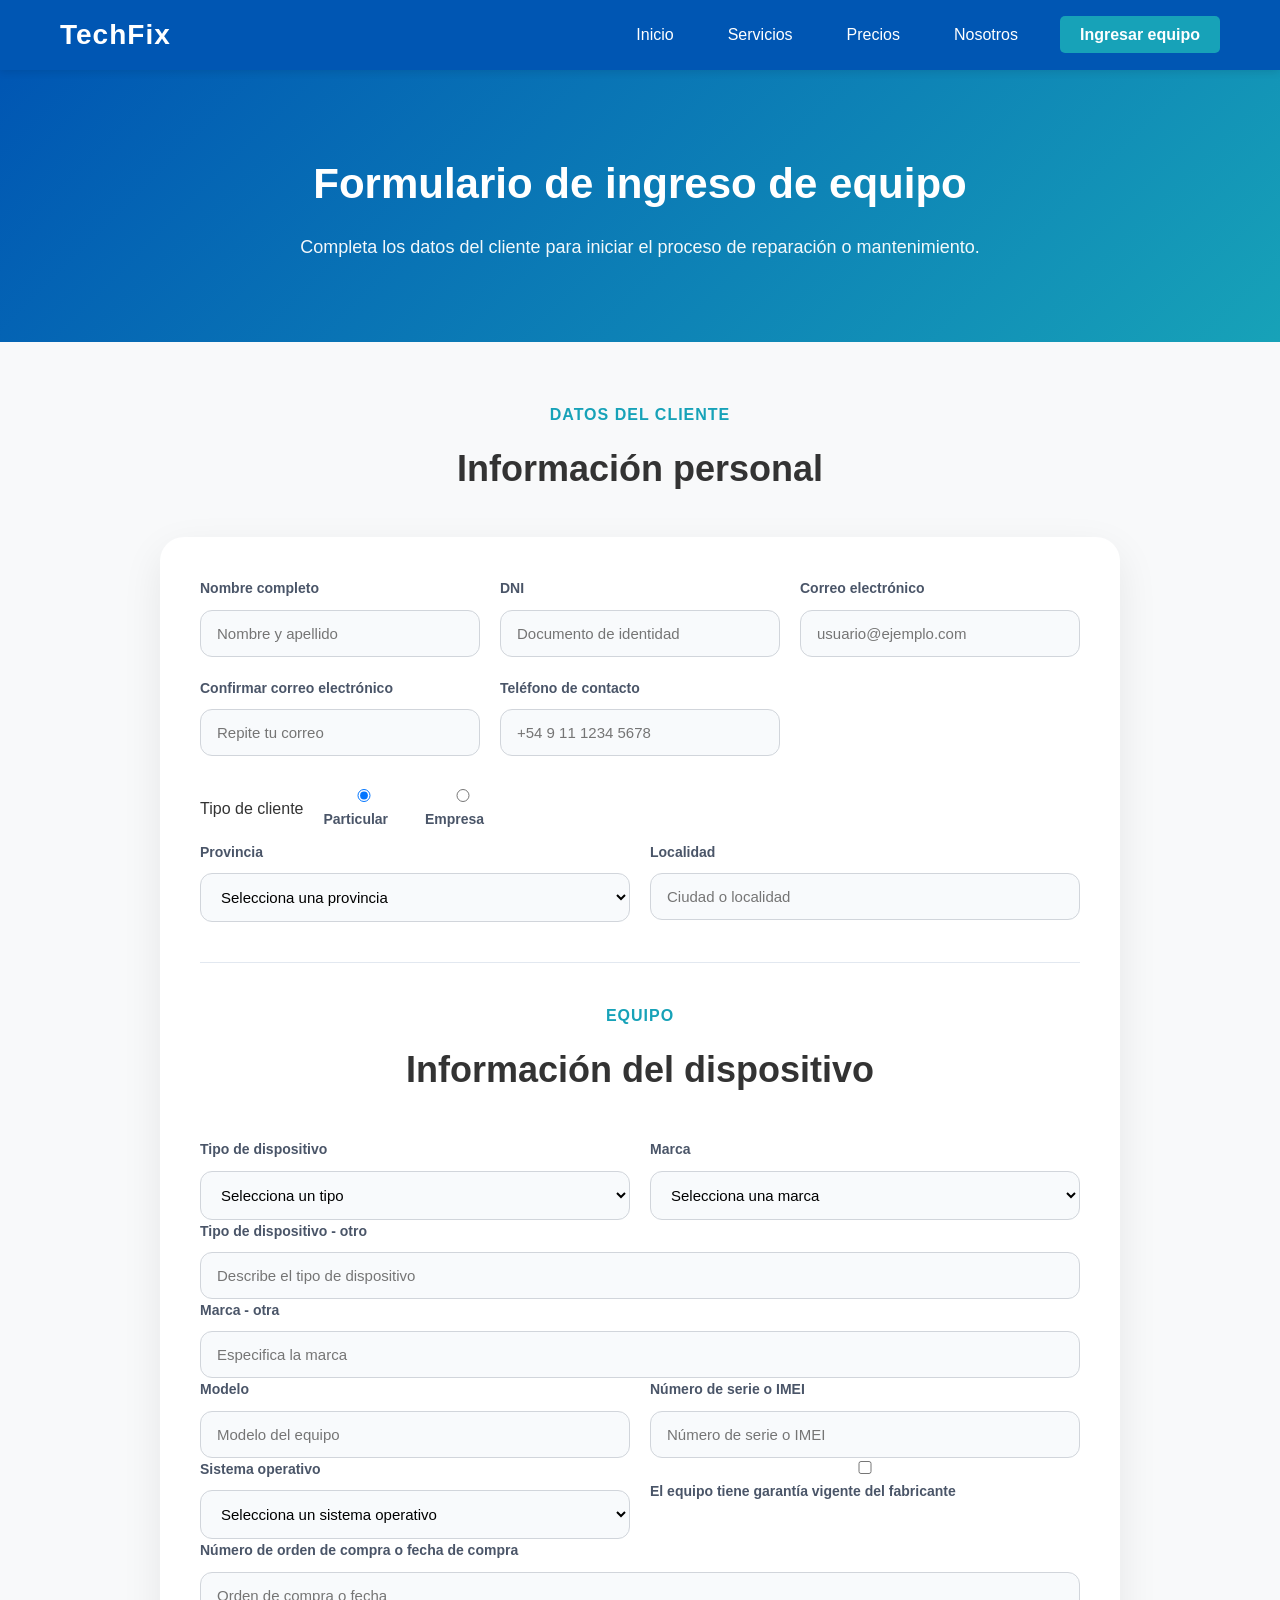
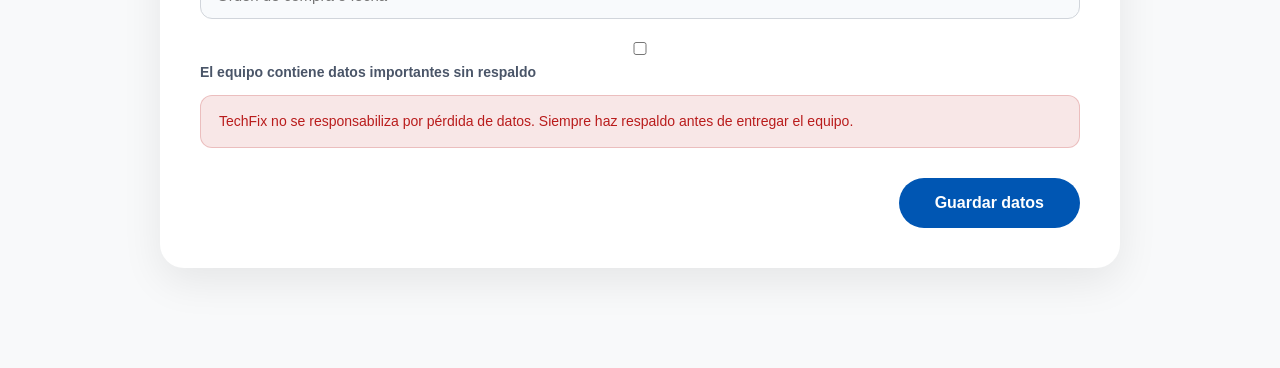
==== ingreso.html @ 9daf570f "Etapa 2: Pagina de ingreso con secciones de datos del cliente y datos del equipo" ====
<!DOCTYPE html>
<html lang="es">
<head>
    <meta charset="UTF-8">
    <meta name="viewport" content="width=device-width, initial-scale=1.0">
    <title>Ingreso de equipo - TechFix</title>
    <link rel="stylesheet" href="style.css">
</head>
<body>
    <nav class="navbar">
        <div class="navbar-container">
            <div class="navbar-brand">
                <h1>TechFix</h1>
            </div>
            <ul class="nav-links">
                <li><a href="index.html" class="nav-link">Inicio</a></li>
                <li><a href="index.html#servicios" class="nav-link">Servicios</a></li>
                <li><a href="index.html#precios" class="nav-link">Precios</a></li>
                <li><a href="index.html#nosotros" class="nav-link">Nosotros</a></li>
                <li><a href="ingreso.html" class="nav-link ingresar-btn">Ingresar equipo</a></li>
            </ul>
        </div>
    </nav>

    <main class="form-page">
        <section class="form-hero">
            <div class="form-hero-content">
                <h1>Formulario de ingreso de equipo</h1>
                <p>Completa los datos del cliente para iniciar el proceso de reparación o mantenimiento.</p>
            </div>
        </section>

        <section class="form-section">
            <div class="section-header">
                <p class="section-subtitle">Datos del cliente</p>
                <h2>Información personal</h2>
            </div>
            <form class="client-form" id="clientForm">
                <div class="form-grid">
                    <label>
                        <span>Nombre completo</span>
                        <input type="text" name="nombre" placeholder="Nombre y apellido" required>
                    </label>
                    <label>
                        <span>DNI</span>
                        <input type="text" name="dni" placeholder="Documento de identidad" required>
                    </label>
                    <label>
                        <span>Correo electrónico</span>
                        <input type="email" name="email" placeholder="usuario@ejemplo.com" required>
                    </label>
                    <label>
                        <span>Confirmar correo electrónico</span>
                        <input type="email" name="confirmEmail" placeholder="Repite tu correo" required>
                    </label>
                    <label>
                        <span>Teléfono de contacto</span>
                        <input type="tel" name="telefono" placeholder="+54 9 11 1234 5678" required>
                    </label>
                </div>

                <div class="form-group radio-group">
                    <p>Tipo de cliente</p>
                    <label class="radio-label">
                        <input type="radio" name="tipoCliente" value="particular" checked>
                        Particular
                    </label>
                    <label class="radio-label">
                        <input type="radio" name="tipoCliente" value="empresa">
                        Empresa
                    </label>
                </div>

                <div class="company-fields" id="companyFields" hidden>
                    <div class="form-grid">
                        <label>
                            <span>Nombre de la empresa</span>
                            <input type="text" name="empresa" placeholder="Razón social">
                        </label>
                        <label>
                            <span>CUIT</span>
                            <input type="text" name="cuit" placeholder="XX-XXXXXXXX-X">
                        </label>
                    </div>
                </div>

                <div class="form-grid">
                    <label>
                        <span>Provincia</span>
                        <select name="provincia" required>
                            <option value="">Selecciona una provincia</option>
                            <option>Buenos Aires</option>
                            <option>Catamarca</option>
                            <option>Chaco</option>
                            <option>Córdoba</option>
                            <option>Corrientes</option>
                            <option>Entre Ríos</option>
                            <option>Formosa</option>
                            <option>Jujuy</option>
                            <option>La Pampa</option>
                            <option>Mendoza</option>
                        </select>
                    </label>
                    <label>
                        <span>Localidad</span>
                        <input type="text" name="localidad" placeholder="Ciudad o localidad" required>
                    </label>
                </div>

                <div class="section-divider"></div>

                <div class="section-header">
                    <p class="section-subtitle">Equipo</p>
                    <h2>Información del dispositivo</h2>
                </div>

                <div class="form-grid">
                    <label>
                        <span>Tipo de dispositivo</span>
                        <select name="tipoDispositivo" id="tipoDispositivo" required>
                            <option value="">Selecciona un tipo</option>
                            <option>Notebook</option>
                            <option>Computador de escritorio</option>
                            <option>Impresora</option>
                            <option>Tablet</option>
                            <option>Teléfono móvil</option>
                            <option>Otro</option>
                        </select>
                    </label>
                    <label>
                        <span>Marca</span>
                        <select name="marca" id="marcaEquipo" required>
                            <option value="">Selecciona una marca</option>
                            <option>HP</option>
                            <option>Dell</option>
                            <option>Lenovo</option>
                            <option>Apple</option>
                            <option>Asus</option>
                            <option>Samsung</option>
                            <option>Otra</option>
                        </select>
                    </label>
                </div>

                <div class="form-grid" id="otherDeviceField" hidden>
                    <label>
                        <span>Tipo de dispositivo - otro</span>
                        <input type="text" name="dispositivoOtro" placeholder="Describe el tipo de dispositivo">
                    </label>
                </div>

                <div class="form-grid" id="otherBrandField" hidden>
                    <label>
                        <span>Marca - otra</span>
                        <input type="text" name="marcaOtra" placeholder="Especifica la marca">
                    </label>
                </div>

                <div class="form-grid">
                    <label>
                        <span>Modelo</span>
                        <input type="text" name="modelo" placeholder="Modelo del equipo" required>
                    </label>
                    <label>
                        <span>Número de serie o IMEI</span>
                        <input type="text" name="serie" placeholder="Número de serie o IMEI" required>
                    </label>
                </div>

                <div class="form-grid">
                    <label>
                        <span>Sistema operativo</span>
                        <select name="sistemaOperativo" required>
                            <option value="">Selecciona un sistema operativo</option>
                            <option>Windows 10</option>
                            <option>Windows 11</option>
                            <option>macOS</option>
                            <option>Linux</option>
                            <option>Android</option>
                            <option>iOS</option>
                            <option>No aplica / No sabe</option>
                        </select>
                    </label>
                    <label class="checkbox-label">
                        <input type="checkbox" name="garantia" id="garantiaCheckbox">
                        El equipo tiene garantía vigente del fabricante
                    </label>
                </div>

                <div class="form-grid" id="warrantyFields" hidden>
                    <label>
                        <span>Número de orden de compra o fecha de compra</span>
                        <input type="text" name="ordenCompra" placeholder="Orden de compra o fecha">
                    </label>
                </div>

                <div class="form-group checkbox-group">
                    <label class="checkbox-label">
                        <input type="checkbox" name="datosImportantes" id="datosImportantesCheckbox">
                        El equipo contiene datos importantes sin respaldo
                    </label>
                    <p class="warning-text">TechFix no se responsabiliza por pérdida de datos. Siempre haz respaldo antes de entregar el equipo.</p>
                </div>

                <div class="form-actions">
                    <button type="submit" class="btn-primary">Guardar datos</button>
                </div>
            </form>
        </section>
    </main>

    <script>
        const tipoClienteRadios = document.querySelectorAll('input[name="tipoCliente"]');
        const companyFields = document.getElementById('companyFields');
        const tipoDispositivo = document.getElementById('tipoDispositivo');
        const marcaEquipo = document.getElementById('marcaEquipo');
        const otherDeviceField = document.getElementById('otherDeviceField');
        const otherBrandField = document.getElementById('otherBrandField');
        const garantiaCheckbox = document.getElementById('garantiaCheckbox');
        const warrantyFields = document.getElementById('warrantyFields');

        tipoClienteRadios.forEach(radio => {
            radio.addEventListener('change', () => {
                if (radio.value === 'empresa' && radio.checked) {
                    companyFields.hidden = false;
                    companyFields.querySelectorAll('input').forEach(input => input.required = true);
                } else if (radio.value === 'particular' && radio.checked) {
                    companyFields.hidden = true;
                    companyFields.querySelectorAll('input').forEach(input => input.required = false);
                }
            });
        });

        tipoDispositivo.addEventListener('change', () => {
            if (tipoDispositivo.value === 'Otro') {
                otherDeviceField.hidden = false;
                otherDeviceField.querySelector('input').required = true;
            } else {
                otherDeviceField.hidden = true;
                otherDeviceField.querySelector('input').required = false;
            }
        });

        marcaEquipo.addEventListener('change', () => {
            if (marcaEquipo.value === 'Otra') {
                otherBrandField.hidden = false;
                otherBrandField.querySelector('input').required = true;
            } else {
                otherBrandField.hidden = true;
                otherBrandField.querySelector('input').required = false;
            }
        });

        garantiaCheckbox.addEventListener('change', () => {
            warrantyFields.hidden = !garantiaCheckbox.checked;
            warrantyFields.querySelector('input').required = garantiaCheckbox.checked;
        });
    </script>
</body>
</html>
---- style.css ----
/* Variables CSS */
:root {
    --primary-color: #0056b3;
    --secondary-color: #17a2b8;
    --text-color: #333;
    --light-bg: #f8f9fa;
    --white: #fff;
    --shadow: 0 2px 8px rgba(0, 0, 0, 0.1);
}

/* Reset y estilos generales */
* {
    margin: 0;
    padding: 0;
    box-sizing: border-box;
}

body {
    font-family: 'Segoe UI', Tahoma, Geneva, Verdana, sans-serif;
    color: var(--text-color);
    line-height: 1.6;
    background-color: var(--light-bg);
}

/* Navbar */
.navbar {
    background-color: var(--primary-color);
    box-shadow: var(--shadow);
    position: sticky;
    top: 0;
    z-index: 1000;
}

.navbar-container {
    max-width: 1200px;
    margin: 0 auto;
    display: flex;
    justify-content: space-between;
    align-items: center;
    padding: 0 20px;
    height: 70px;
}

.navbar-brand h1 {
    color: var(--white);
    font-size: 28px;
    font-weight: bold;
    letter-spacing: 1px;
}

.nav-links {
    display: flex;
    list-style: none;
    gap: 30px;
    align-items: center;
}

.nav-link {
    color: var(--white);
    text-decoration: none;
    font-size: 16px;
    font-weight: 500;
    transition: all 0.3s ease;
    padding: 8px 12px;
    border-radius: 4px;
}

.nav-link:hover {
    background-color: rgba(255, 255, 255, 0.1);
    color: var(--secondary-color);
}

.ingresar-btn {
    background-color: var(--secondary-color);
    padding: 10px 20px;
    border-radius: 5px;
    font-weight: 600;
}

.ingresar-btn:hover {
    background-color: #138496;
    transform: translateY(-2px);
    box-shadow: 0 4px 12px rgba(23, 162, 184, 0.3);
}

/* Hero Section */
.hero {
    background: linear-gradient(135deg, var(--primary-color), var(--secondary-color));
    color: var(--white);
    padding: 60px 20px;
    min-height: 500px;
    display: flex;
    align-items: center;
    justify-content: center;
}

.hero-container {
    max-width: 1200px;
    width: 100%;
    display: flex;
    align-items: center;
    gap: 50px;
}

.hero-content {
    flex: 1;
    animation: slideInLeft 0.8s ease;
}

.hero-content h1 {
    font-size: 64px;
    margin-bottom: 15px;
    font-weight: bold;
    text-shadow: 2px 2px 4px rgba(0, 0, 0, 0.2);
}

.slogan {
    font-size: 22px;
    margin-bottom: 30px;
    line-height: 1.4;
    opacity: 0.95;
}

.btn-hero {
    display: inline-block;
    background-color: var(--white);
    color: var(--primary-color);
    padding: 15px 40px;
    border-radius: 50px;
    text-decoration: none;
    font-weight: 600;
    font-size: 18px;
    transition: all 0.3s ease;
    box-shadow: 0 4px 15px rgba(0, 0, 0, 0.2);
}

.btn-hero:hover {
    background-color: var(--secondary-color);
    color: var(--white);
    transform: translateY(-3px);
    box-shadow: 0 8px 25px rgba(0, 0, 0, 0.3);
}

.hero-image {
    flex: 1;
    animation: slideInRight 0.8s ease;
}

.hero-image img {
    width: 100%;
    height: auto;
    max-width: 500px;
    border-radius: 15px;
    box-shadow: 0 10px 30px rgba(0, 0, 0, 0.2);
}

/* Animaciones */
@keyframes slideInLeft {
    from {
        opacity: 0;
        transform: translateX(-50px);
    }
    to {
        opacity: 1;
        transform: translateX(0);
    }
}

@keyframes slideInRight {
    from {
        opacity: 0;
        transform: translateX(50px);
    }
    to {
        opacity: 1;
        transform: translateX(0);
    }
}

/* Trust Indicators */
.trust-indicators {
    background-color: var(--white);
    padding: 80px 20px;
}

.indicators-container {
    max-width: 1200px;
    margin: 0 auto;
    display: grid;
    grid-template-columns: repeat(auto-fit, minmax(280px, 1fr));
    gap: 40px;
}

.indicator {
    text-align: center;
    padding: 30px;
    border-radius: 10px;
    background-color: var(--light-bg);
    transition: all 0.3s ease;
    box-shadow: 0 2px 10px rgba(0, 0, 0, 0.05);
}

/* Servicios */
.services-section {
    background-color: var(--white);
    padding: 80px 20px;
}

.section-header {
    max-width: 1200px;
    margin: 0 auto 40px;
    text-align: center;
}

.section-subtitle {
    color: var(--secondary-color);
    font-weight: 700;
    letter-spacing: 1px;
    margin-bottom: 12px;
    text-transform: uppercase;
}

.section-header h2 {
    font-size: 36px;
    color: var(--text-color);
}

.services-grid {
    max-width: 1200px;
    margin: 0 auto;
    display: grid;
    grid-template-columns: repeat(auto-fit, minmax(280px, 1fr));
    gap: 30px;
}

.service-card {
    background-color: var(--light-bg);
    padding: 30px;
    border-radius: 20px;
    box-shadow: 0 10px 30px rgba(0, 0, 0, 0.08);
    transition: transform 0.3s ease, box-shadow 0.3s ease, background-color 0.3s ease;
}

.service-card:hover {
    transform: translateY(-10px);
    box-shadow: 0 20px 40px rgba(0, 0, 0, 0.12);
    background-color: var(--white);
}

.service-icon {
    width: 70px;
    height: 70px;
    display: flex;
    align-items: center;
    justify-content: center;
    margin-bottom: 20px;
    border-radius: 18px;
    font-size: 32px;
    background-color: rgba(0, 86, 179, 0.1);
}

.service-card h3 {
    font-size: 22px;
    margin-bottom: 10px;
    color: var(--primary-color);
}

.service-time {
    color: var(--secondary-color);
    font-size: 15px;
    font-weight: 600;
    margin-bottom: 15px;
}

.service-card p {
    color: #555;
    font-size: 16px;
    line-height: 1.7;
}

/* Marcas Atendidas */
.brands-section {
    background-color: #f4f8fb;
    padding: 80px 20px;
}

.brands-grid {
    max-width: 1200px;
    margin: 0 auto;
    display: grid;
    grid-template-columns: repeat(auto-fit, minmax(180px, 1fr));
    gap: 20px;
    align-items: center;
}

.brand-item {
    background-color: var(--white);
    padding: 24px 18px;
    border-radius: 18px;
    text-align: center;
    font-size: 18px;
    font-weight: 700;
    color: var(--primary-color);
    border: 1px solid rgba(0, 86, 179, 0.12);
    box-shadow: 0 8px 20px rgba(0, 0, 0, 0.04);
}

/* Precios */
.pricing-section {
    background-color: var(--white);
    padding: 80px 20px;
}

.pricing-table-wrapper {
    overflow-x: auto;
}

.pricing-table {
    width: 100%;
    border-collapse: collapse;
    margin: 0 auto;
    min-width: 720px;
    box-shadow: 0 16px 40px rgba(0, 0, 0, 0.06);
}

.pricing-table th,
.pricing-table td {
    padding: 18px 24px;
    text-align: left;
}

.pricing-table thead th {
    background-color: var(--primary-color);
    color: var(--white);
    font-weight: 600;
}

.pricing-table tbody tr {
    border-bottom: 1px solid #e6ecf2;
    background-color: var(--white);
}

.pricing-table tbody tr:nth-child(even) {
    background-color: #f7fbff;
}

.pricing-table td {
    color: #4a5568;
}

.pricing-table tbody tr:hover {
    background-color: rgba(23, 162, 184, 0.12);
}

/* Testimonios */
.testimonials-section {
    background-color: #f4f8fb;
    padding: 80px 20px 100px;
}

.testimonials-grid {
    max-width: 1200px;
    margin: 0 auto;
    display: grid;
    grid-template-columns: repeat(auto-fit, minmax(300px, 1fr));
    gap: 30px;
}

.testimonial-card {
    background-color: var(--white);
    padding: 32px;
    border-radius: 24px;
    box-shadow: 0 12px 30px rgba(0, 0, 0, 0.08);
    transition: transform 0.3s ease, box-shadow 0.3s ease;
}

.testimonial-card:hover {
    transform: translateY(-8px);
    box-shadow: 0 20px 40px rgba(0, 0, 0, 0.12);
}

.testimonial-text {
    font-size: 16px;
    color: #4a5568;
    line-height: 1.8;
    margin-bottom: 24px;
}

.testimonial-footer {
    display: flex;
    justify-content: space-between;
    align-items: center;
    gap: 16px;
}

.testimonial-footer h3 {
    font-size: 18px;
    margin-bottom: 4px;
    color: var(--primary-color);
}

.testimonial-footer span {
    display: block;
    color: #6b7280;
    font-size: 14px;
}

.testimonial-rating {
    font-size: 18px;
    color: #f6b93b;
}
.indicator:hover {
    transform: translateY(-10px);
    box-shadow: 0 10px 30px rgba(0, 56, 179, 0.15);
    background-color: var(--white);
}

.indicator-icon {
    font-size: 50px;
    margin-bottom: 15px;
    display: block;
    animation: bounce 2s infinite;
}

.indicator:nth-child(2) .indicator-icon {
    animation-delay: 0.2s;
}

.indicator:nth-child(3) .indicator-icon {
    animation-delay: 0.4s;
}

@keyframes bounce {
    0%, 100% {
        transform: translateY(0);
    }
    50% {
        transform: translateY(-10px);
    }
}

.indicator h3 {
    font-size: 22px;
    margin-bottom: 10px;
    color: var(--primary-color);
}

.indicator p {
    color: #666;
    font-size: 16px;
    line-height: 1.5;
}

/* Responsive */
@media (max-width: 768px) {
    .navbar-container {
        flex-direction: column;
        height: auto;
        padding: 15px 20px;
    }

    .nav-links {
        flex-direction: column;
        gap: 15px;
        margin-top: 15px;
        width: 100%;
    }

    .nav-link {
        display: block;
        text-align: center;
        padding: 10px;
    }

    .hero-container {
        flex-direction: column;
        gap: 30px;
    }

    .hero-content h1 {
        font-size: 42px;
    }

    .slogan {
        font-size: 18px;
    }

    .btn-hero {
        font-size: 16px;
        padding: 12px 30px;
    }

    .indicators-container {
        grid-template-columns: 1fr;
        gap: 20px;
    }
}

@media (max-width: 480px) {
    .navbar-brand h1 {
        font-size: 24px;
    }

    .nav-link {
        font-size: 14px;
    }

    .hero {
        padding: 40px 20px;
        min-height: auto;
    }

    .hero-content h1 {
        font-size: 32px;
    }

    .slogan {
        font-size: 16px;
        margin-bottom: 20px;
    }

    .btn-hero {
        font-size: 14px;
        padding: 10px 25px;
    }

    .indicator h3 {
        font-size: 18px;
    }

    .indicator p {
        font-size: 14px;
    }

    .indicator-icon {
        font-size: 40px;
    }
}

/* Formulario de ingreso */
.form-page {
    background-color: var(--light-bg);
    min-height: calc(100vh - 70px);
}

.form-hero {
    background: linear-gradient(135deg, var(--primary-color), var(--secondary-color));
    color: var(--white);
    padding: 80px 20px;
    text-align: center;
}

.form-hero-content {
    max-width: 900px;
    margin: 0 auto;
}

.form-hero-content h1 {
    font-size: 42px;
    margin-bottom: 16px;
}

.form-hero-content p {
    font-size: 18px;
    opacity: 0.95;
}

.form-section {
    max-width: 1000px;
    margin: 0 auto;
    padding: 60px 20px 100px;
}

.client-form {
    background-color: var(--white);
    padding: 40px;
    border-radius: 24px;
    box-shadow: 0 14px 40px rgba(0, 0, 0, 0.08);
}

.form-grid {
    display: grid;
    grid-template-columns: repeat(auto-fit, minmax(260px, 1fr));
    gap: 20px;
}

.client-form label {
    display: block;
    color: #4a5568;
    font-size: 14px;
}

.client-form label span {
    display: block;
    margin-bottom: 10px;
    font-weight: 600;
}

.client-form input,
.client-form select {
    width: 100%;
    padding: 14px 16px;
    border: 1px solid #d1d5db;
    border-radius: 12px;
    background-color: #f8fafc;
    font-size: 15px;
    transition: border-color 0.3s ease, box-shadow 0.3s ease;
}

.client-form input:focus,
.client-form select:focus {
    outline: none;
    border-color: var(--primary-color);
    box-shadow: 0 0 0 4px rgba(0, 86, 179, 0.12);
}

.form-group.radio-group {
    display: flex;
    align-items: center;
    gap: 20px;
    margin: 30px 0 10px;
    flex-wrap: wrap;
}

.radio-label {
    display: flex;
    align-items: center;
    gap: 10px;
    color: #4a5568;
    font-weight: 600;
}

.company-fields {
    margin-top: 20px;
}

.form-group.checkbox-group {
    margin-top: 20px;
    display: flex;
    flex-direction: column;
    gap: 12px;
}

.checkbox-label {
    display: flex;
    align-items: center;
    gap: 12px;
    font-weight: 600;
    color: #334155;
}

.warning-text {
    color: #b91c1c;
    font-size: 14px;
    background-color: rgba(185, 28, 28, 0.1);
    padding: 14px 18px;
    border-radius: 12px;
    border: 1px solid rgba(185, 28, 28, 0.2);
}

.section-divider {
    height: 1px;
    width: 100%;
    background-color: #e2e8f0;
    margin: 40px 0;
}

.form-actions {
    margin-top: 30px;
    text-align: right;
}

.btn-primary {
    display: inline-block;
    background-color: var(--primary-color);
    color: var(--white);
    padding: 16px 36px;
    border-radius: 999px;
    border: none;
    font-size: 16px;
    font-weight: 700;
    cursor: pointer;
    transition: background-color 0.3s ease, transform 0.3s ease;
}

.btn-primary:hover {
    background-color: #003f8a;
    transform: translateY(-2px);
}

@media (max-width: 768px) {
    .form-hero-content h1 {
        font-size: 32px;
    }

    .form-grid {
        grid-template-columns: 1fr;
    }

    .form-actions {
        text-align: center;
    }
}


/* Footer */
.site-footer {
    background-color: var(--primary-color);
    color: var(--white);
    padding: 60px 20px 30px;
}

.footer-container {
    max-width: 1200px;
    margin: 0 auto;
    display: grid;
    grid-template-columns: repeat(auto-fit, minmax(220px, 1fr));
    gap: 30px;
    border-bottom: 1px solid rgba(255, 255, 255, 0.12);
    padding-bottom: 30px;
}

.footer-brand h2 {
    font-size: 28px;
    margin-bottom: 10px;
}

.footer-brand p,
.footer-section p,
.footer-section a {
    color: rgba(255, 255, 255, 0.85);
    font-size: 15px;
    line-height: 1.8;
}

.footer-section h3 {
    color: var(--white);
    margin-bottom: 14px;
    font-size: 18px;
}

.footer-social ul {
    list-style: none;
    padding: 0;
    display: grid;
    gap: 10px;
}

.footer-social a {
    color: rgba(255, 255, 255, 0.9);
    text-decoration: none;
    transition: color 0.3s ease;
}

.footer-social a:hover {
    color: var(--secondary-color);
}

.footer-bottom {
    max-width: 1200px;
    margin: 0 auto;
    padding-top: 20px;
    text-align: center;
    color: rgba(255, 255, 255, 0.75);
    font-size: 14px;
}
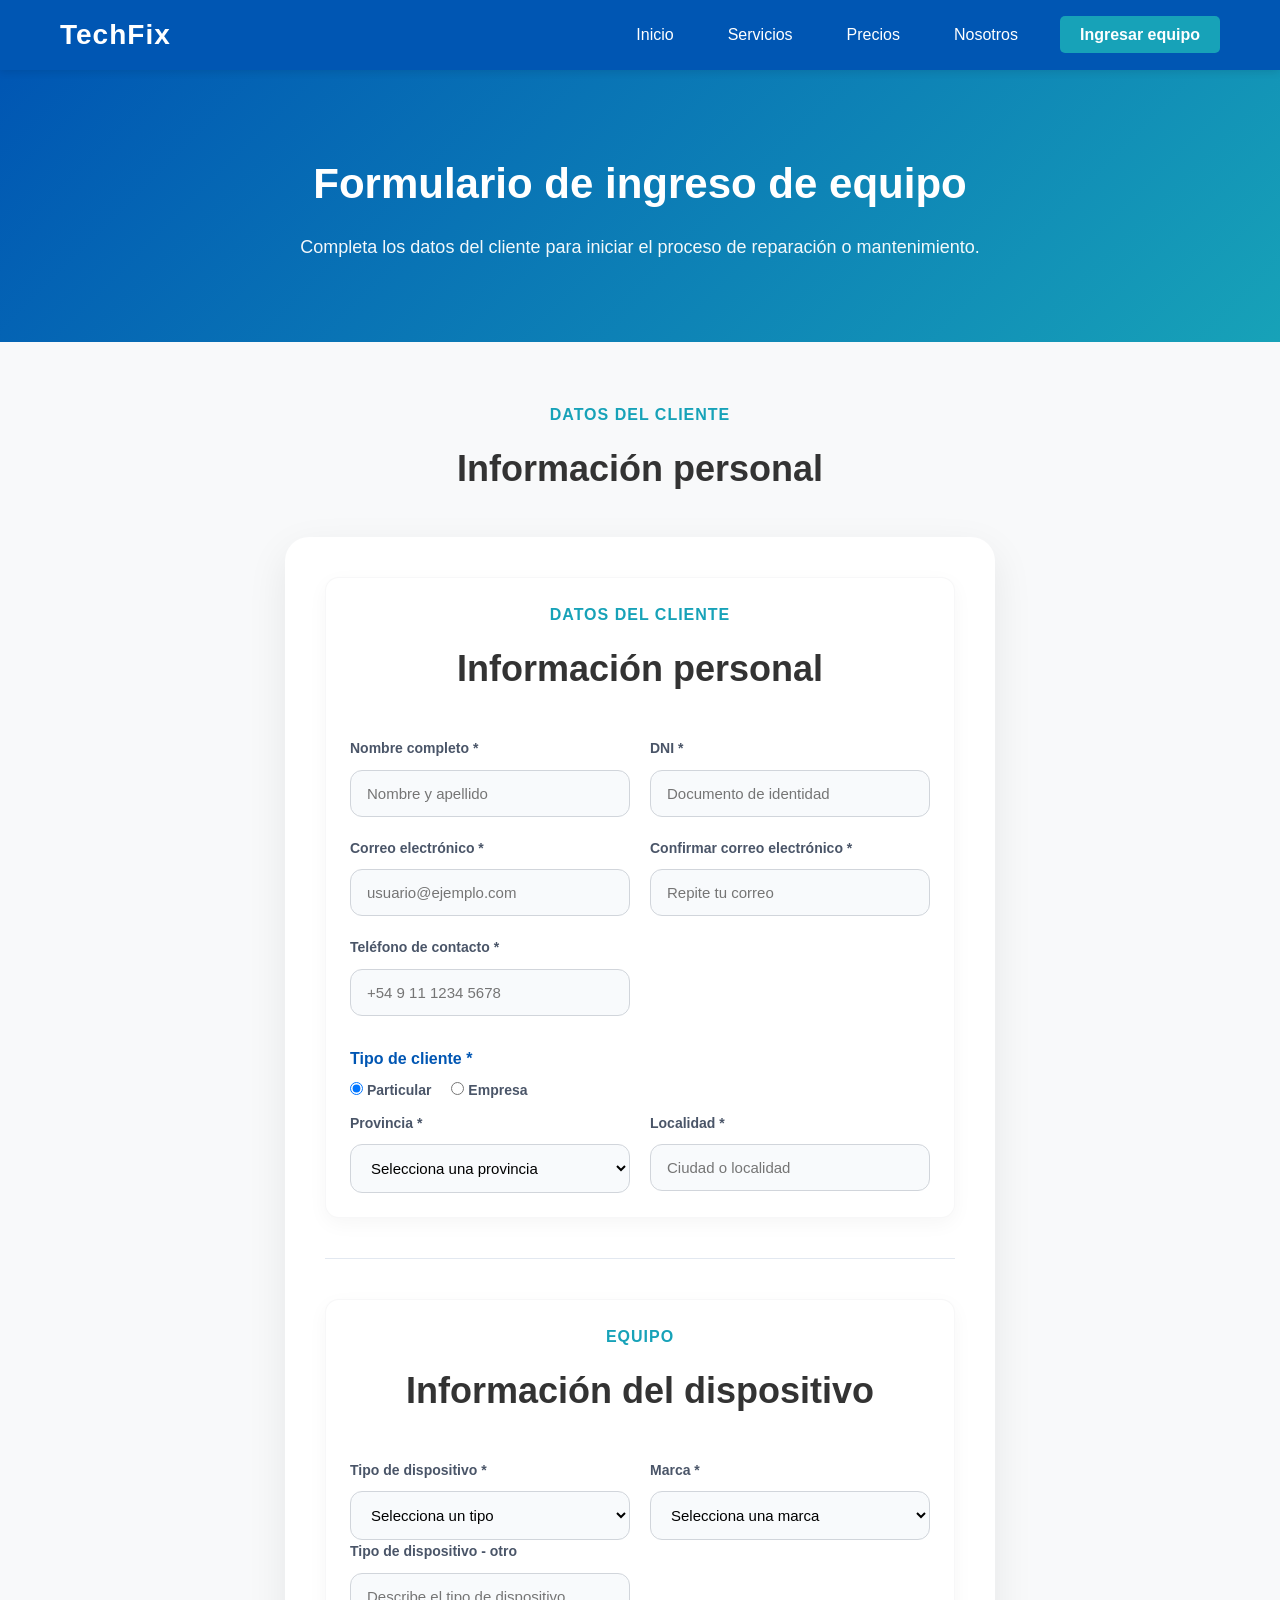
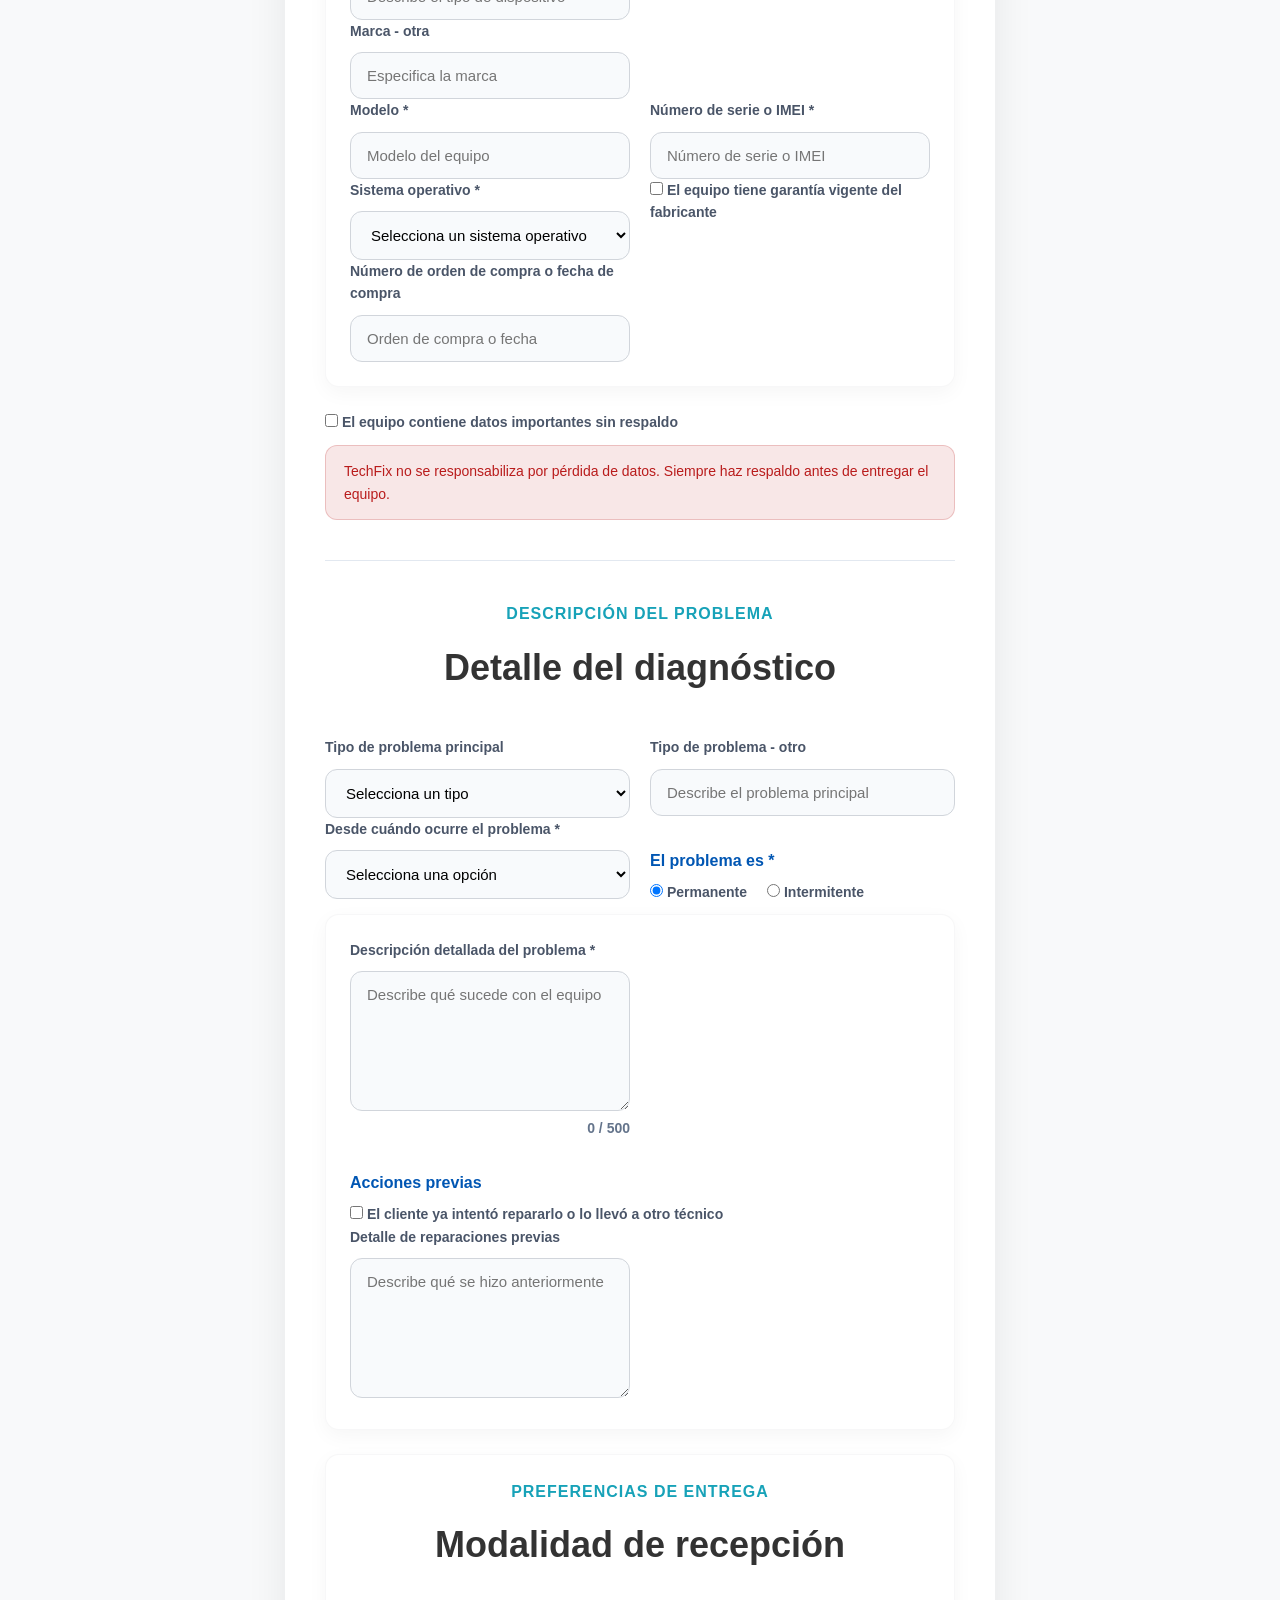
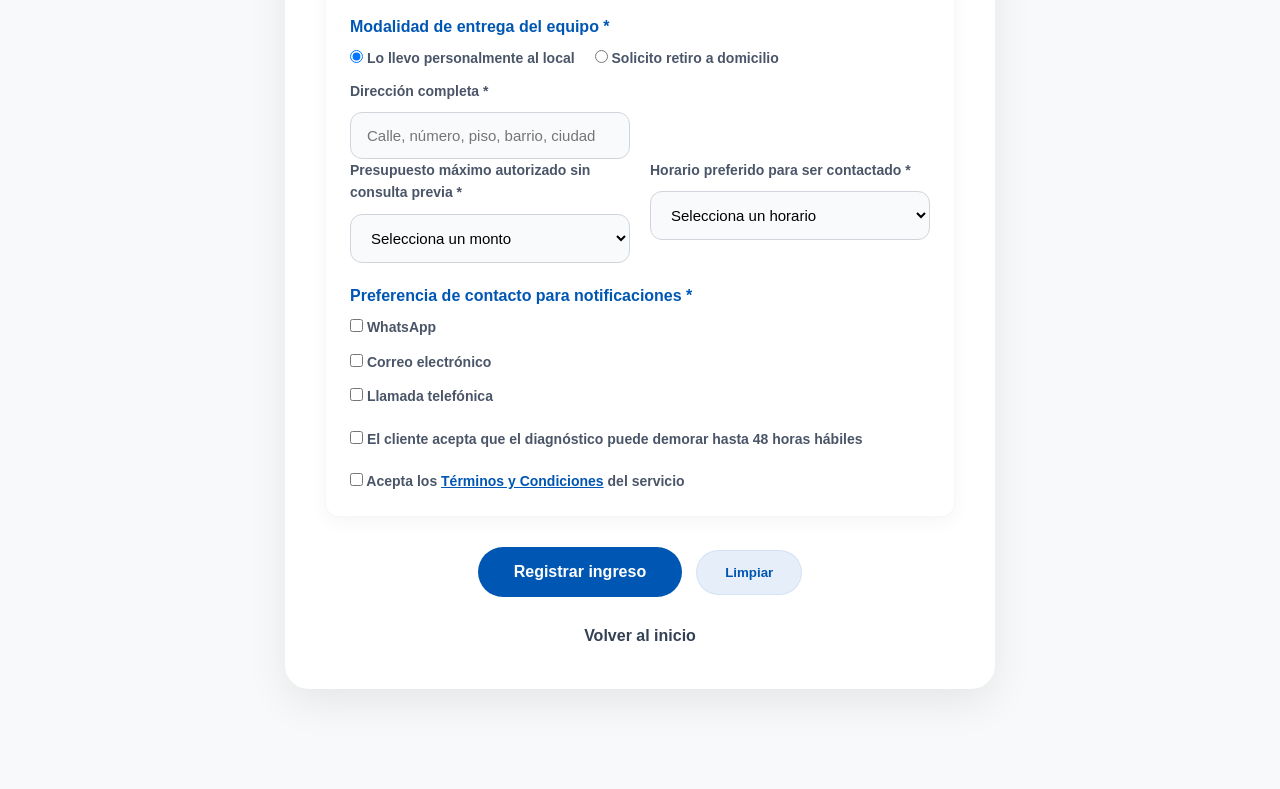
==== commit 36f1a5e1: "Etapa 2:  Secciones de descripcion del problema y preferencias de entrega" ====
--- a/ingreso.html
+++ b/ingreso.html
@@ -36,58 +36,63 @@
                 <h2>Información personal</h2>
             </div>
             <form class="client-form" id="clientForm">
-                <div class="form-grid">
-                    <label>
-                        <span>Nombre completo</span>
-                        <input type="text" name="nombre" placeholder="Nombre y apellido" required>
-                    </label>
-                    <label>
-                        <span>DNI</span>
-                        <input type="text" name="dni" placeholder="Documento de identidad" required>
-                    </label>
-                    <label>
-                        <span>Correo electrónico</span>
-                        <input type="email" name="email" placeholder="usuario@ejemplo.com" required>
-                    </label>
-                    <label>
-                        <span>Confirmar correo electrónico</span>
-                        <input type="email" name="confirmEmail" placeholder="Repite tu correo" required>
-                    </label>
-                    <label>
-                        <span>Teléfono de contacto</span>
-                        <input type="tel" name="telefono" placeholder="+54 9 11 1234 5678" required>
-                    </label>
-                </div>
-
-                <div class="form-group radio-group">
-                    <p>Tipo de cliente</p>
-                    <label class="radio-label">
-                        <input type="radio" name="tipoCliente" value="particular" checked>
+                <div class="section-block" id="clientSection">
+                <div class="section-header">
+                    <p class="section-subtitle">Datos del cliente</p>
+                    <h2>Información personal</h2>
+                </div>
+                <div class="form-grid">
+                    <label for="nombre">
+                        <span>Nombre completo *</span>
+                        <input id="nombre" type="text" name="nombre" placeholder="Nombre y apellido" required>
+                    </label>
+                    <label for="dni">
+                        <span>DNI *</span>
+                        <input id="dni" type="text" name="dni" placeholder="Documento de identidad" required>
+                    </label>
+                    <label for="email">
+                        <span>Correo electrónico *</span>
+                        <input id="email" type="email" name="email" placeholder="usuario@ejemplo.com" required>
+                    </label>
+                    <label for="confirmEmail">
+                        <span>Confirmar correo electrónico *</span>
+                        <input id="confirmEmail" type="email" name="confirmEmail" placeholder="Repite tu correo" required>
+                    </label>
+                    <label for="telefono">
+                        <span>Teléfono de contacto *</span>
+                        <input id="telefono" type="tel" name="telefono" placeholder="+54 9 11 1234 5678" required>
+                    </label>
+                </div>
+
+                <fieldset class="form-group radio-group">
+                    <legend>Tipo de cliente *</legend>
+                    <label class="radio-label" for="tipoParticular">
+                        <input id="tipoParticular" type="radio" name="tipoCliente" value="particular" checked>
                         Particular
                     </label>
-                    <label class="radio-label">
-                        <input type="radio" name="tipoCliente" value="empresa">
+                    <label class="radio-label" for="tipoEmpresa">
+                        <input id="tipoEmpresa" type="radio" name="tipoCliente" value="empresa">
                         Empresa
                     </label>
-                </div>
+                </fieldset>
 
                 <div class="company-fields" id="companyFields" hidden>
                     <div class="form-grid">
-                        <label>
+                        <label for="empresa">
                             <span>Nombre de la empresa</span>
-                            <input type="text" name="empresa" placeholder="Razón social">
+                            <input id="empresa" type="text" name="empresa" placeholder="Razón social">
                         </label>
-                        <label>
+                        <label for="cuit">
                             <span>CUIT</span>
-                            <input type="text" name="cuit" placeholder="XX-XXXXXXXX-X">
+                            <input id="cuit" type="text" name="cuit" placeholder="XX-XXXXXXXX-X">
                         </label>
                     </div>
                 </div>
 
                 <div class="form-grid">
-                    <label>
-                        <span>Provincia</span>
-                        <select name="provincia" required>
+                    <label for="provincia">
+                        <span>Provincia *</span>
+                        <select id="provincia" name="provincia" required>
                             <option value="">Selecciona una provincia</option>
                             <option>Buenos Aires</option>
                             <option>Catamarca</option>
@@ -101,23 +106,25 @@
                             <option>Mendoza</option>
                         </select>
                     </label>
-                    <label>
-                        <span>Localidad</span>
-                        <input type="text" name="localidad" placeholder="Ciudad o localidad" required>
-                    </label>
+                    <label for="localidad">
+                        <span>Localidad *</span>
+                        <input id="localidad" type="text" name="localidad" placeholder="Ciudad o localidad" required>
+                    </label>
+                </div>
                 </div>
 
                 <div class="section-divider"></div>
 
+                <div class="section-block" id="equipmentSection">
                 <div class="section-header">
                     <p class="section-subtitle">Equipo</p>
                     <h2>Información del dispositivo</h2>
                 </div>
 
                 <div class="form-grid">
-                    <label>
-                        <span>Tipo de dispositivo</span>
-                        <select name="tipoDispositivo" id="tipoDispositivo" required>
+                    <label for="tipoDispositivo">
+                        <span>Tipo de dispositivo *</span>
+                        <select id="tipoDispositivo" name="tipoDispositivo" required>
                             <option value="">Selecciona un tipo</option>
                             <option>Notebook</option>
                             <option>Computador de escritorio</option>
@@ -127,9 +134,9 @@
                             <option>Otro</option>
                         </select>
                     </label>
-                    <label>
-                        <span>Marca</span>
-                        <select name="marca" id="marcaEquipo" required>
+                    <label for="marcaEquipo">
+                        <span>Marca *</span>
+                        <select id="marcaEquipo" name="marca" required>
                             <option value="">Selecciona una marca</option>
                             <option>HP</option>
                             <option>Dell</option>
@@ -143,34 +150,34 @@
                 </div>
 
                 <div class="form-grid" id="otherDeviceField" hidden>
-                    <label>
+                    <label for="dispositivoOtro">
                         <span>Tipo de dispositivo - otro</span>
-                        <input type="text" name="dispositivoOtro" placeholder="Describe el tipo de dispositivo">
+                        <input id="dispositivoOtro" type="text" name="dispositivoOtro" placeholder="Describe el tipo de dispositivo">
                     </label>
                 </div>
 
                 <div class="form-grid" id="otherBrandField" hidden>
-                    <label>
+                    <label for="marcaOtra">
                         <span>Marca - otra</span>
-                        <input type="text" name="marcaOtra" placeholder="Especifica la marca">
-                    </label>
-                </div>
-
-                <div class="form-grid">
-                    <label>
-                        <span>Modelo</span>
-                        <input type="text" name="modelo" placeholder="Modelo del equipo" required>
-                    </label>
-                    <label>
-                        <span>Número de serie o IMEI</span>
-                        <input type="text" name="serie" placeholder="Número de serie o IMEI" required>
-                    </label>
-                </div>
-
-                <div class="form-grid">
-                    <label>
-                        <span>Sistema operativo</span>
-                        <select name="sistemaOperativo" required>
+                        <input id="marcaOtra" type="text" name="marcaOtra" placeholder="Especifica la marca">
+                    </label>
+                </div>
+
+                <div class="form-grid">
+                    <label for="modelo">
+                        <span>Modelo *</span>
+                        <input id="modelo" type="text" name="modelo" placeholder="Modelo del equipo" required>
+                    </label>
+                    <label for="serie">
+                        <span>Número de serie o IMEI *</span>
+                        <input id="serie" type="text" name="serie" placeholder="Número de serie o IMEI" required>
+                    </label>
+                </div>
+
+                <div class="form-grid">
+                    <label for="sistemaOperativo">
+                        <span>Sistema operativo *</span>
+                        <select id="sistemaOperativo" name="sistemaOperativo" required>
                             <option value="">Selecciona un sistema operativo</option>
                             <option>Windows 10</option>
                             <option>Windows 11</option>
@@ -181,17 +188,18 @@
                             <option>No aplica / No sabe</option>
                         </select>
                     </label>
-                    <label class="checkbox-label">
-                        <input type="checkbox" name="garantia" id="garantiaCheckbox">
+                    <label class="checkbox-label" for="garantiaCheckbox">
+                        <input id="garantiaCheckbox" type="checkbox" name="garantia">
                         El equipo tiene garantía vigente del fabricante
                     </label>
                 </div>
 
                 <div class="form-grid" id="warrantyFields" hidden>
-                    <label>
+                    <label for="ordenCompra">
                         <span>Número de orden de compra o fecha de compra</span>
-                        <input type="text" name="ordenCompra" placeholder="Orden de compra o fecha">
-                    </label>
+                        <input id="ordenCompra" type="text" name="ordenCompra" placeholder="Orden de compra o fecha">
+                    </label>
+                </div>
                 </div>
 
                 <div class="form-group checkbox-group">
@@ -202,8 +210,169 @@
                     <p class="warning-text">TechFix no se responsabiliza por pérdida de datos. Siempre haz respaldo antes de entregar el equipo.</p>
                 </div>
 
+                <div class="section-divider"></div>
+
+                <div class="section-header">
+                    <p class="section-subtitle">Descripción del problema</p>
+                    <h2>Detalle del diagnóstico</h2>
+                </div>
+
+                <div class="form-grid">
+                    <label>
+                        <span>Tipo de problema principal</span>
+                        <select name="tipoProblema" id="tipoProblema" required>
+                            <option value="">Selecciona un tipo</option>
+                            <option>Problema de encendido</option>
+                            <option>Fallas de software</option>
+                            <option>Problemas de hardware</option>
+                            <option>Problema de pantalla</option>
+                            <option>Impresión y escaneo</option>
+                            <option>Conectividad</option>
+                            <option>Otro</option>
+                        </select>
+                    </label>
+                    <label id="otherProblemField" hidden>
+                        <span>Tipo de problema - otro</span>
+                        <input type="text" name="problemaOtro" placeholder="Describe el problema principal">
+                    </label>
+                </div>
+
+                <div class="form-grid">
+                    <label for="desdeCuando">
+                        <span>Desde cuándo ocurre el problema *</span>
+                        <select id="desdeCuando" name="desdeCuando" required>
+                            <option value="">Selecciona una opción</option>
+                            <option>Hoy</option>
+                            <option>Hace algunos días</option>
+                            <option>Hace semanas</option>
+                            <option>Hace meses</option>
+                        </select>
+                    </label>
+                    <fieldset class="form-group radio-group">
+                        <legend>El problema es *</legend>
+                        <label class="radio-label" for="duracionPermanente">
+                            <input id="duracionPermanente" type="radio" name="duracionProblema" value="permanente" checked>
+                            Permanente
+                        </label>
+                        <label class="radio-label" for="duracionIntermitente">
+                            <input id="duracionIntermitente" type="radio" name="duracionProblema" value="intermitente">
+                            Intermitente
+                        </label>
+                    </fieldset>
+                </div>
+
+                <div class="section-block" id="problemSection">
+                <div class="form-grid">
+                    <label for="descripcionProblema" class="textarea-label">
+                        <span>Descripción detallada del problema *</span>
+                        <textarea id="descripcionProblema" name="descripcionProblema" rows="5" minlength="20" maxlength="500" required placeholder="Describe qué sucede con el equipo"></textarea>
+                        <span class="char-counter" id="problemCounter">0 / 500</span>
+                    </label>
+                </div>
+
+                <fieldset class="form-group checkbox-group">
+                    <legend>Acciones previas</legend>
+                    <label class="checkbox-label" for="yaIntentoCheckbox">
+                        <input id="yaIntentoCheckbox" type="checkbox" name="yaIntento">
+                        El cliente ya intentó repararlo o lo llevó a otro técnico
+                    </label>
+                </fieldset>
+
+                <div class="form-grid" id="previousRepairField" hidden>
+                    <label for="detallePrevio" class="textarea-label">
+                        <span>Detalle de reparaciones previas</span>
+                        <textarea id="detallePrevio" name="detallePrevio" rows="4" placeholder="Describe qué se hizo anteriormente"></textarea>
+                    </label>
+                </div>
+                </div>
+
+                <div class="section-block" id="deliverySection">
+                <div class="section-header">
+                    <p class="section-subtitle">Preferencias de entrega</p>
+                    <h2>Modalidad de recepción</h2>
+                </div>
+
+                <fieldset class="form-group radio-group">
+                    <legend>Modalidad de entrega del equipo *</legend>
+                    <label class="radio-label" for="modalidadLocal">
+                        <input id="modalidadLocal" type="radio" name="modalidadEntrega" value="local" checked>
+                        Lo llevo personalmente al local
+                    </label>
+                    <label class="radio-label" for="modalidadDomicilio">
+                        <input id="modalidadDomicilio" type="radio" name="modalidadEntrega" value="domicilio">
+                        Solicito retiro a domicilio
+                    </label>
+                </fieldset>
+
+                <div class="form-grid" id="deliveryAddressField" hidden>
+                    <label for="direccionEntrega">
+                        <span>Dirección completa *</span>
+                        <input id="direccionEntrega" type="text" name="direccionEntrega" placeholder="Calle, número, piso, barrio, ciudad">
+                    </label>
+                </div>
+
+                <div class="form-grid">
+                    <label for="presupuesto">
+                        <span>Presupuesto máximo autorizado sin consulta previa *</span>
+                        <select id="presupuesto" name="presupuesto" required>
+                            <option value="">Selecciona un monto</option>
+                            <option>Hasta $5.000</option>
+                            <option>Hasta $15.000</option>
+                            <option>Hasta $30.000</option>
+                            <option>Sin límite</option>
+                            <option>Necesito consultar antes de aprobar cualquier gasto</option>
+                        </select>
+                    </label>
+                    <label for="horarioContacto">
+                        <span>Horario preferido para ser contactado *</span>
+                        <select id="horarioContacto" name="horarioPreferido" required>
+                            <option value="">Selecciona un horario</option>
+                            <option>Mañana 9 a 12</option>
+                            <option>Tarde 12 a 17</option>
+                            <option>Tarde-noche 17 a 20</option>
+                            <option>Indistinto</option>
+                        </select>
+                    </label>
+                </div>
+
+                <fieldset class="form-group checkbox-group">
+                    <legend>Preferencia de contacto para notificaciones *</legend>
+                    <label class="checkbox-label" for="prefer_whatsapp">
+                        <input id="prefer_whatsapp" type="checkbox" name="preferenciaContacto" value="whatsapp">
+                        WhatsApp
+                    </label>
+                    <label class="checkbox-label" for="prefer_email">
+                        <input id="prefer_email" type="checkbox" name="preferenciaContacto" value="email">
+                        Correo electrónico
+                    </label>
+                    <label class="checkbox-label" for="prefer_telefono">
+                        <input id="prefer_telefono" type="checkbox" name="preferenciaContacto" value="telefono">
+                        Llamada telefónica
+                    </label>
+                    <span class="error-text hidden" id="contactPreferenceError">Selecciona al menos una forma de contacto.</span>
+                </fieldset>
+
+                <div class="form-group checkbox-group">
+                    <label class="checkbox-label" for="aceptaDiagnosticoCheckbox">
+                        <input id="aceptaDiagnosticoCheckbox" type="checkbox" name="aceptaDiagnostico" required>
+                        El cliente acepta que el diagnóstico puede demorar hasta 48 horas hábiles
+                    </label>
+                </div>
+
+                <div class="form-group checkbox-group">
+                    <label class="checkbox-label" for="aceptaTerminosCheckbox">
+                        <input id="aceptaTerminosCheckbox" type="checkbox" name="aceptaTerminos" required>
+                        Acepta los <a href="#" class="terms-link">Términos y Condiciones</a> del servicio
+                    </label>
+                </div>
+                </div>
+
                 <div class="form-actions">
-                    <button type="submit" class="btn-primary">Guardar datos</button>
+                    <button type="submit" class="btn-primary">Registrar ingreso</button>
+                    <button type="reset" class="btn-secondary">Limpiar</button>
+                    <div style="width:100%; text-align:center; margin-top:12px;">
+                        <a href="index.html" class="back-link">Volver al inicio</a>
+                    </div>
                 </div>
             </form>
         </section>
@@ -216,8 +385,19 @@
         const marcaEquipo = document.getElementById('marcaEquipo');
         const otherDeviceField = document.getElementById('otherDeviceField');
         const otherBrandField = document.getElementById('otherBrandField');
+        const tipoProblema = document.getElementById('tipoProblema');
+        const otherProblemField = document.getElementById('otherProblemField');
+        const yaIntentoCheckbox = document.getElementById('yaIntentoCheckbox');
+        const previousRepairField = document.getElementById('previousRepairField');
+        const descripcionProblema = document.getElementById('descripcionProblema');
+        const problemCounter = document.getElementById('problemCounter');
         const garantiaCheckbox = document.getElementById('garantiaCheckbox');
         const warrantyFields = document.getElementById('warrantyFields');
+        const modalidadEntregaRadios = document.querySelectorAll('input[name="modalidadEntrega"]');
+        const deliveryAddressField = document.getElementById('deliveryAddressField');
+        const contactPreferenceCheckboxes = document.querySelectorAll('input[name="preferenciaContacto"]');
+        const contactPreferenceError = document.getElementById('contactPreferenceError');
+        const clientForm = document.getElementById('clientForm');
 
         tipoClienteRadios.forEach(radio => {
             radio.addEventListener('change', () => {
@@ -251,6 +431,54 @@
             }
         });
 
+        tipoProblema.addEventListener('change', () => {
+            if (tipoProblema.value === 'Otro') {
+                otherProblemField.hidden = false;
+                otherProblemField.querySelector('input').required = true;
+            } else {
+                otherProblemField.hidden = true;
+                otherProblemField.querySelector('input').required = false;
+            }
+        });
+
+        modalidadEntregaRadios.forEach(radio => {
+            radio.addEventListener('change', () => {
+                if (radio.value === 'domicilio' && radio.checked) {
+                    deliveryAddressField.hidden = false;
+                    deliveryAddressField.querySelector('input').required = true;
+                } else if (radio.checked) {
+                    deliveryAddressField.hidden = true;
+                    deliveryAddressField.querySelector('input').required = false;
+                }
+            });
+        });
+
+        yaIntentoCheckbox.addEventListener('change', () => {
+            previousRepairField.hidden = !yaIntentoCheckbox.checked;
+            previousRepairField.querySelector('textarea').required = yaIntentoCheckbox.checked;
+        });
+
+        descripcionProblema.addEventListener('input', () => {
+            const count = descripcionProblema.value.length;
+            problemCounter.textContent = `${count} / 500`;
+        });
+
+        contactPreferenceCheckboxes.forEach(checkbox => {
+            checkbox.addEventListener('change', () => {
+                const anyChecked = Array.from(contactPreferenceCheckboxes).some(cb => cb.checked);
+                contactPreferenceError.classList.toggle('hidden', anyChecked);
+            });
+        });
+
+        clientForm.addEventListener('submit', e => {
+            const anyContactSelected = Array.from(contactPreferenceCheckboxes).some(cb => cb.checked);
+            if (!anyContactSelected) {
+                e.preventDefault();
+                contactPreferenceError.classList.remove('hidden');
+                contactPreferenceError.scrollIntoView({ behavior: 'smooth', block: 'center' });
+            }
+        });
+
         garantiaCheckbox.addEventListener('change', () => {
             warrantyFields.hidden = !garantiaCheckbox.checked;
             warrantyFields.querySelector('input').required = garantiaCheckbox.checked;
--- a/style.css
+++ b/style.css
@@ -566,7 +566,7 @@
 }
 
 .form-section {
-    max-width: 1000px;
+    max-width: 750px;
     margin: 0 auto;
     padding: 60px 20px 100px;
 }
@@ -580,7 +580,7 @@
 
 .form-grid {
     display: grid;
-    grid-template-columns: repeat(auto-fit, minmax(260px, 1fr));
+    grid-template-columns: repeat(2, 1fr);
     gap: 20px;
 }
 
@@ -597,21 +597,31 @@
 }
 
 .client-form input,
-.client-form select {
+.client-form select,
+.client-form textarea {
     width: 100%;
     padding: 14px 16px;
     border: 1px solid #d1d5db;
     border-radius: 12px;
     background-color: #f8fafc;
     font-size: 15px;
-    transition: border-color 0.3s ease, box-shadow 0.3s ease;
+    transition: border-color 0.2s ease, box-shadow 0.2s ease;
+}
+
+.client-form input[type="checkbox"],
+.client-form input[type="radio"] {
+    width: auto;
+    padding: 0;
+    margin: 0;
+    align-self: center;
 }
 
 .client-form input:focus,
-.client-form select:focus {
+.client-form select:focus,
+.client-form textarea:focus {
     outline: none;
     border-color: var(--primary-color);
-    box-shadow: 0 0 0 4px rgba(0, 86, 179, 0.12);
+    box-shadow: 0 6px 18px rgba(0, 86, 179, 0.12);
 }
 
 .form-group.radio-group {
@@ -647,6 +657,15 @@
     gap: 12px;
     font-weight: 600;
     color: #334155;
+}
+
+.hidden {
+    display: none;
+}
+
+.terms-link {
+    color: var(--primary-color);
+    text-decoration: underline;
 }
 
 .warning-text {
@@ -658,6 +677,66 @@
     border: 1px solid rgba(185, 28, 28, 0.2);
 }
 
+/* Validation utility classes for later use */
+.campo-error {
+    border-color: #dc2626 !important;
+    box-shadow: 0 6px 18px rgba(220,38,38,0.12) !important;
+}
+
+.campo-ok {
+    border-color: #16a34a !important;
+    box-shadow: 0 6px 18px rgba(22,163,74,0.12) !important;
+}
+
+/* Section visual blocks */
+.section-block {
+    background-color: var(--white);
+    padding: 24px;
+    border-radius: 14px;
+    margin-bottom: 24px;
+    box-shadow: 0 6px 20px rgba(2,6,23,0.04);
+    border: 1px solid rgba(15,23,42,0.03);
+}
+
+.section-block .section-header h2 {
+    margin-top: 0;
+}
+
+fieldset.form-group {
+    border: none;
+    padding: 0;
+    margin: 0;
+}
+
+fieldset.form-group legend {
+    font-weight: 700;
+    margin-bottom: 8px;
+    color: var(--primary-color);
+}
+
+.textarea-label {
+    display: flex;
+    flex-direction: column;
+    gap: 12px;
+}
+
+.textarea-label textarea {
+    min-height: 140px;
+    resize: vertical;
+    padding: 14px 16px;
+    border: 1px solid #d1d5db;
+    border-radius: 12px;
+    background-color: #f8fafc;
+    font-size: 15px;
+    font-family: inherit;
+}
+
+.char-counter {
+    font-size: 14px;
+    color: #64748b;
+    text-align: right;
+}
+
 .section-divider {
     height: 1px;
     width: 100%;
@@ -667,7 +746,40 @@
 
 .form-actions {
     margin-top: 30px;
-    text-align: right;
+    text-align: center;
+    display: flex;
+    gap: 14px;
+    justify-content: center;
+    align-items: center;
+    flex-wrap: wrap;
+}
+
+.btn-secondary {
+    display: inline-block;
+    background-color: #e6eef9;
+    color: var(--primary-color);
+    padding: 14px 28px;
+    border-radius: 999px;
+    border: 1px solid rgba(0,86,179,0.08);
+    font-weight: 700;
+    cursor: pointer;
+    transition: transform 0.15s ease, box-shadow 0.15s ease;
+}
+
+.btn-secondary:hover {
+    transform: translateY(-2px);
+    box-shadow: 0 8px 18px rgba(0,0,0,0.08);
+}
+
+.back-link {
+    color: #334155;
+    text-decoration: none;
+    font-weight: 600;
+}
+
+.back-link:hover {
+    color: var(--primary-color);
+    text-decoration: underline;
 }
 
 .btn-primary {
